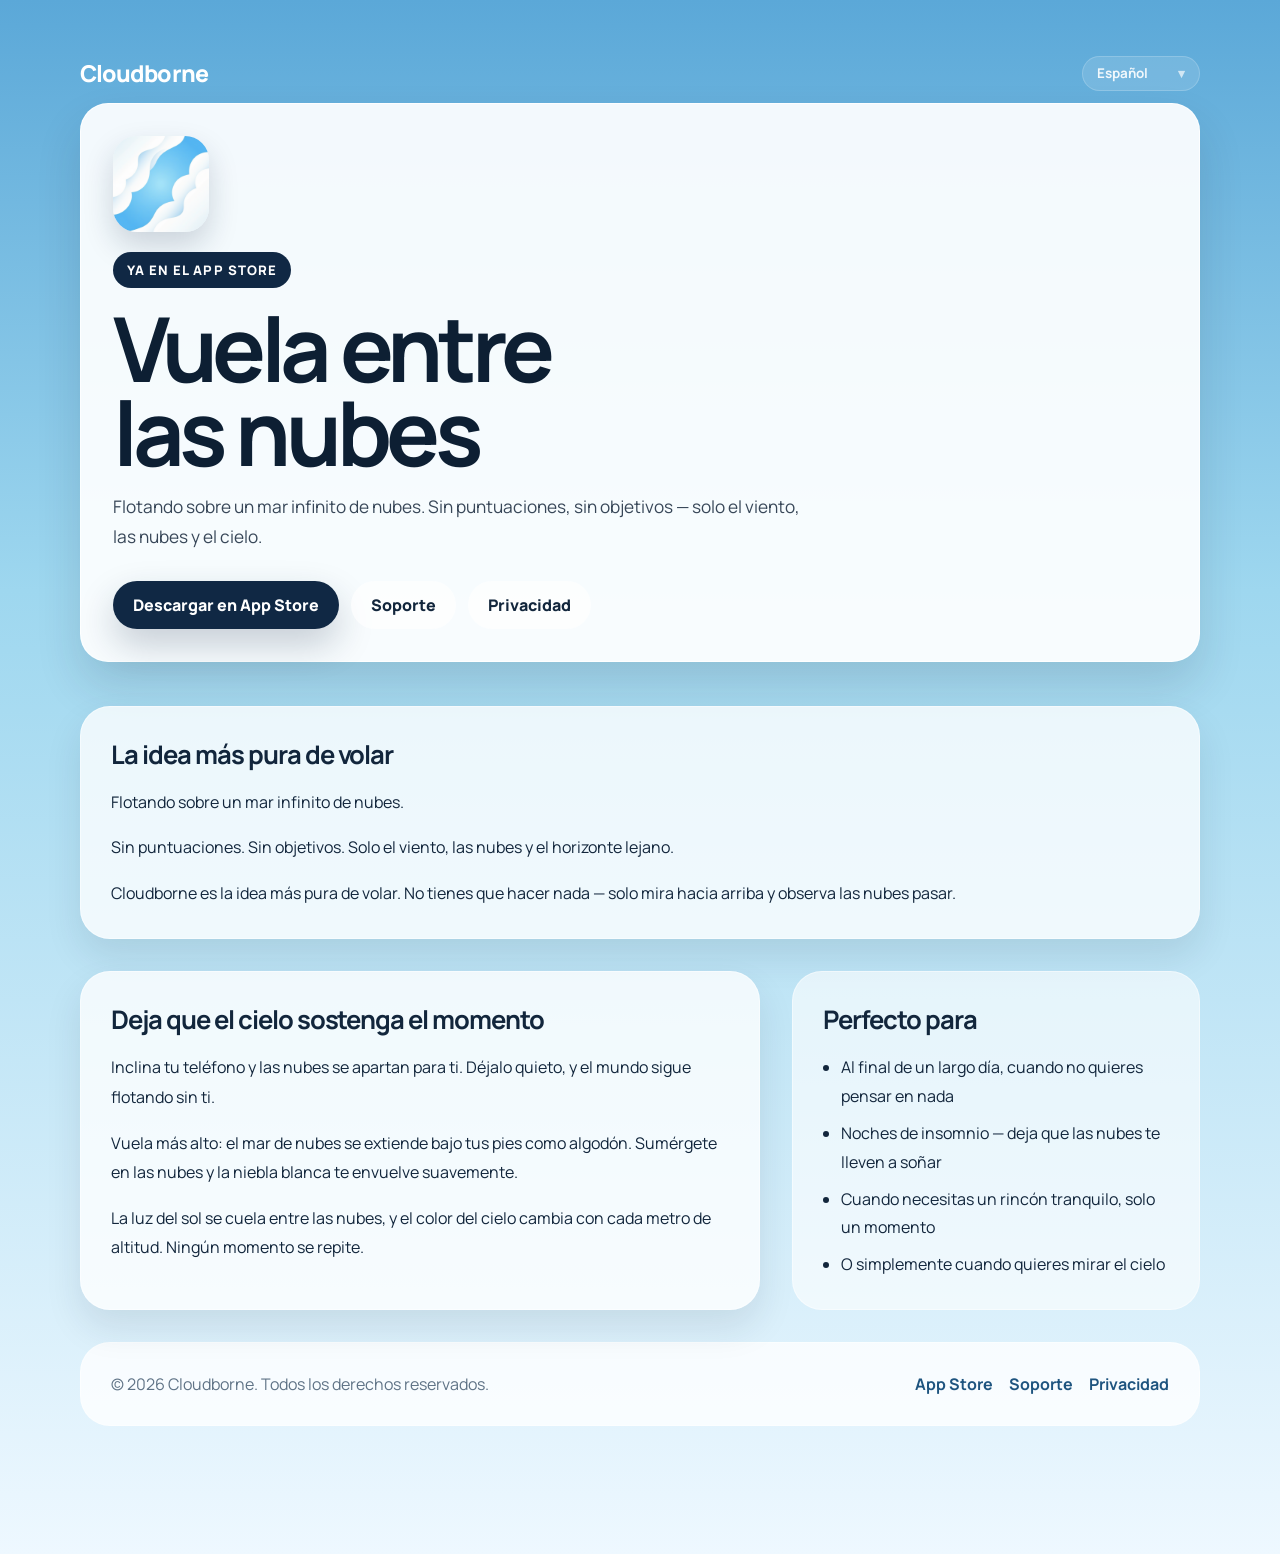
==== es-ES/index.html @ 38742d18 "Cloudborne website" ====
<!DOCTYPE html>
<html lang="es-ES">
<head>
    <meta charset="UTF-8">
    <meta name="viewport" content="width=device-width, initial-scale=1.0">
    <title>Cloudborne - Vuelo Cielo | Vuela entre las nubes</title>
    <meta name="description" content="Flotando sobre un mar infinito de nubes. Sin puntuaciones, sin objetivos — solo el viento, las nubes y el cielo.">
    <meta name="keywords" content="nube,vuelo,relajación,meditación,ambiente,deriva,simulador,atmósfera,cielo,calma,zen,sereno,sueño">
    <meta name="apple-itunes-app" content="app-id=6761351061">
    <meta property="og:title" content="Cloudborne - Vuelo Cielo | Vuela entre las nubes">
    <meta property="og:description" content="Flotando sobre un mar infinito de nubes. Sin puntuaciones, sin objetivos — solo el viento, las nubes y el cielo.">
    <meta property="og:type" content="website">
    <meta property="og:url" content="https://fengyitsai.github.io/cloudborne/es-ES/">
    <meta property="og:locale" content="es_ES">
    <meta name="twitter:card" content="summary_large_image">
    <link rel="canonical" href="https://fengyitsai.github.io/cloudborne/es-ES/">
    <link rel="alternate" hreflang="x-default" href="https://fengyitsai.github.io/cloudborne/">
    <link rel="alternate" hreflang="en-US" href="https://fengyitsai.github.io/cloudborne/">
    <link rel="alternate" hreflang="de-DE" href="https://fengyitsai.github.io/cloudborne/de-DE/">
    <link rel="alternate" hreflang="es-ES" href="https://fengyitsai.github.io/cloudborne/es-ES/">
    <link rel="alternate" hreflang="fr-FR" href="https://fengyitsai.github.io/cloudborne/fr-FR/">
    <link rel="alternate" hreflang="it" href="https://fengyitsai.github.io/cloudborne/it/">
    <link rel="alternate" hreflang="ja" href="https://fengyitsai.github.io/cloudborne/ja/">
    <link rel="alternate" hreflang="ko" href="https://fengyitsai.github.io/cloudborne/ko/">
    <link rel="alternate" hreflang="nl-NL" href="https://fengyitsai.github.io/cloudborne/nl-NL/">
    <link rel="alternate" hreflang="pl" href="https://fengyitsai.github.io/cloudborne/pl/">
    <link rel="alternate" hreflang="tr" href="https://fengyitsai.github.io/cloudborne/tr/">
    <link rel="alternate" hreflang="zh-Hans" href="https://fengyitsai.github.io/cloudborne/zh-Hans/">
    <link rel="alternate" hreflang="zh-Hant" href="https://fengyitsai.github.io/cloudborne/zh-Hant/">
    <link rel="preconnect" href="https://fonts.googleapis.com">
    <link rel="preconnect" href="https://fonts.gstatic.com" crossorigin>
    <link href="https://fonts.googleapis.com/css2?family=Manrope:wght@400;500;600;700;800&display=swap" rel="stylesheet">
    <link rel="stylesheet" href="../styles.css">
    <script type="application/ld+json">
    {
      "@context": "https://schema.org",
      "@type": "SoftwareApplication",
      "name": "Cloudborne - Vuelo Cielo",
      "applicationCategory": "GameApplication",
      "operatingSystem": "iOS",
      "inLanguage": ["en-US","de-DE","es-ES","fr-FR","it","ja","ko","nl-NL","pl","tr","zh-Hans","zh-Hant"],
      "description": "Flotando sobre un mar infinito de nubes. Sin puntuaciones, sin objetivos — solo el viento, las nubes y el cielo.",
      "url": "https://fengyitsai.github.io/cloudborne/es-ES/",
      "downloadUrl": "https://apps.apple.com/app/id6761351061"
    }
    </script>
</head>
<body>
<div class="page">
    <header class="container hero">
        <div class="topbar">
            <a class="brand" href="https://fengyitsai.github.io/cloudborne/es-ES/">Cloudborne</a>
            <details class="locale-picker">
                <summary>Español</summary>
                <nav class="locale-menu" aria-label="Idiomas">
                    <a href="https://fengyitsai.github.io/cloudborne/">English</a>
                    <a href="https://fengyitsai.github.io/cloudborne/de-DE/">Deutsch</a>
                    <span class="current">Español</span>
                    <a href="https://fengyitsai.github.io/cloudborne/fr-FR/">Français</a>
                    <a href="https://fengyitsai.github.io/cloudborne/it/">Italiano</a>
                    <a href="https://fengyitsai.github.io/cloudborne/ja/">日本語</a>
                    <a href="https://fengyitsai.github.io/cloudborne/ko/">한국어</a>
                    <a href="https://fengyitsai.github.io/cloudborne/nl-NL/">Nederlands</a>
                    <a href="https://fengyitsai.github.io/cloudborne/pl/">Polski</a>
                    <a href="https://fengyitsai.github.io/cloudborne/tr/">Türkçe</a>
                    <a href="https://fengyitsai.github.io/cloudborne/zh-Hans/">简体中文</a>
                    <a href="https://fengyitsai.github.io/cloudborne/zh-Hant/">繁體中文</a>
                </nav>
            </details>
        </div>
        <div class="hero-card">
            <img class="hero-icon" src="../app-icon.png" alt="Icono de la app Cloudborne" width="88" height="88" fetchpriority="high">
            <div class="eyebrow">Ya en el App Store</div>
            <h1>Vuela entre las nubes</h1>
            <p class="promo">Flotando sobre un mar infinito de nubes. Sin puntuaciones, sin objetivos — solo el viento, las nubes y el cielo.</p>
            <div class="actions">
                <a class="button primary" href="https://apps.apple.com/app/id6761351061">Descargar en App Store</a>
                <a class="button secondary" href="../support.html">Soporte</a>
                <a class="button secondary" href="../privacy.html">Privacidad</a>
            </div>
        </div>
    </header>
    <main class="container content" id="main-content">
        <div class="stack">
            <section class="panel prose">
                <h2>La idea más pura de volar</h2>
                <p>Flotando sobre un mar infinito de nubes.</p>
                <p>Sin puntuaciones. Sin objetivos. Solo el viento, las nubes y el horizonte lejano.</p>
                <p>Cloudborne es la idea más pura de volar. No tienes que hacer nada — solo mira hacia arriba y observa las nubes pasar.</p>
            </section>
            <div class="split">
                <section class="panel prose">
                    <h2>Deja que el cielo sostenga el momento</h2>
                    <p>Inclina tu teléfono y las nubes se apartan para ti. Déjalo quieto, y el mundo sigue flotando sin ti.</p>
                    <p>Vuela más alto: el mar de nubes se extiende bajo tus pies como algodón. Sumérgete en las nubes y la niebla blanca te envuelve suavemente.</p>
                    <p>La luz del sol se cuela entre las nubes, y el color del cielo cambia con cada metro de altitud. Ningún momento se repite.</p>
                </section>
                <aside class="panel aside-panel">
                    <h2>Perfecto para</h2>
                    <ul>
                        <li>Al final de un largo día, cuando no quieres pensar en nada</li>
                        <li>Noches de insomnio — deja que las nubes te lleven a soñar</li>
                        <li>Cuando necesitas un rincón tranquilo, solo un momento</li>
                        <li>O simplemente cuando quieres mirar el cielo</li>
                    </ul>
                </aside>
            </div>
            <footer class="footer">
                <div class="footer-card">
                    <div>&copy; 2026 Cloudborne. Todos los derechos reservados.</div>
                    <div class="footer-links">
                        <a href="https://apps.apple.com/app/id6761351061">App Store</a>
                        <a href="../support.html">Soporte</a>
                        <a href="../privacy.html">Privacidad</a>
                    </div>
                </div>
            </footer>
        </div>
    </main>
</div>
</body>
</html>
---- styles.css ----
:root {
    --bg-top: #5ba8d8;
    --bg-mid: #9ed7ef;
    --bg-bottom: #eef8ff;
    --ink: #12263c;
    --muted: #5f7386;
    --line: rgba(255, 255, 255, 0.45);
    --panel: rgba(255, 255, 255, 0.7);
    --panel-strong: rgba(255, 255, 255, 0.82);
    --accent: #102844;
    --accent-soft: #1e547f;
    --shadow: 0 24px 60px rgba(18, 38, 60, 0.16);
    --section-space: 32px;
}

* {
    box-sizing: border-box;
    margin: 0;
    padding: 0;
}

body {
    min-height: 100vh;
    font-family: "Manrope", -apple-system, BlinkMacSystemFont, "Segoe UI", sans-serif;
    color: var(--ink);
    background: linear-gradient(180deg, var(--bg-top) 0%, var(--bg-mid) 38%, var(--bg-bottom) 100%);
}

a {
    color: var(--accent-soft);
}

.page {
    position: relative;
    z-index: 1;
}

.container {
    width: min(1120px, calc(100% - 32px));
    margin: 0 auto;
}

.topbar {
    padding-top: 24px;
    margin-bottom: 12px;
    display: grid;
    grid-template-columns: minmax(0, 1fr) auto;
    align-items: center;
    gap: 18px;
}

.brand {
    justify-self: start;
    color: white;
    text-decoration: none;
    font-size: 1.45rem;
    font-weight: 800;
    letter-spacing: -0.04em;
    line-height: 1;
}

.locale-picker {
    position: relative;
    justify-self: end;
    width: fit-content;
}

.locale-picker summary {
    min-width: 118px;
    padding: 9px 14px;
    border-radius: 999px;
    color: rgba(255, 255, 255, 0.9);
    font-size: 0.84rem;
    font-weight: 700;
    line-height: 1.1;
    text-align: left;
    list-style: none;
    cursor: pointer;
    user-select: none;
    background: rgba(255, 255, 255, 0.12);
    border: 1px solid rgba(255, 255, 255, 0.18);
}

.locale-picker summary:focus-visible,
.button:focus-visible,
.footer-links a:focus-visible,
.locale-menu a:focus-visible,
.brand:focus-visible {
    outline: 3px solid rgba(255, 255, 255, 0.85);
    outline-offset: 3px;
}

.locale-picker summary::-webkit-details-marker {
    display: none;
}

.locale-picker summary::after {
    content: "▾";
    float: right;
    opacity: 0.75;
}

.locale-picker[open] summary {
    color: var(--ink);
    background: rgba(255, 255, 255, 0.92);
}

.locale-menu {
    position: absolute;
    top: calc(100% + 10px);
    right: 0;
    min-width: 180px;
    padding: 10px;
    border-radius: 18px;
    background: rgba(255, 255, 255, 0.94);
    border: 1px solid rgba(255, 255, 255, 0.7);
    box-shadow: 0 20px 40px rgba(18, 38, 60, 0.18);
    display: grid;
    gap: 4px;
}

.locale-menu a,
.locale-menu span {
    display: block;
    padding: 8px 10px;
    border-radius: 12px;
    text-decoration: none;
    font-size: 0.84rem;
    font-weight: 700;
    color: var(--accent-soft);
}

.locale-menu a:hover {
    background: rgba(16, 40, 68, 0.06);
}

.locale-menu .current {
    color: var(--ink);
    background: rgba(16, 40, 68, 0.08);
}

.hero {
    padding: 32px 0 36px;
}

.hero-card,
.panel {
    border: 1px solid var(--line);
    background: rgba(255, 255, 255, 0.78);
    box-shadow: 0 18px 36px rgba(18, 38, 60, 0.1);
}

.hero-card {
    border-color: rgba(255, 255, 255, 0.8);
    background: rgba(255, 255, 255, 0.92);
    box-shadow: 0 24px 46px rgba(18, 38, 60, 0.14);
    border-radius: 28px;
    padding: 32px;
}

.hero-icon {
    width: 96px;
    height: 96px;
    display: block;
    margin-bottom: 20px;
    border-radius: 24px;
    box-shadow: 0 14px 30px rgba(16, 40, 68, 0.18);
}

.eyebrow {
    display: inline-block;
    margin-bottom: 18px;
    padding: 9px 14px;
    border-radius: 999px;
    background: var(--accent);
    color: white;
    font-size: 0.82rem;
    font-weight: 800;
    letter-spacing: 0.08em;
    text-transform: uppercase;
}

.hero h1 {
    font-size: clamp(3rem, 7vw, 5.6rem);
    line-height: 0.94;
    letter-spacing: -0.06em;
    color: #0d1f33;
    max-width: 720px;
    text-wrap: balance;
}

.promo {
    max-width: 700px;
    margin-top: 18px;
    font-size: 1.08rem;
    line-height: 1.75;
    color: rgba(13, 31, 51, 0.82);
}

.actions {
    margin-top: 28px;
    display: flex;
    flex-wrap: wrap;
    gap: 12px;
}

.button {
    display: inline-flex;
    align-items: center;
    justify-content: center;
    min-height: 48px;
    padding: 0 20px;
    border-radius: 999px;
    text-decoration: none;
    font-weight: 800;
    transition: transform 0.16s ease, box-shadow 0.16s ease;
}

.button:hover {
    transform: translateY(-1px);
}

.button.primary {
    color: white;
    background: var(--accent);
    box-shadow: 0 16px 36px rgba(16, 40, 68, 0.22);
}

.button.secondary {
    color: var(--ink);
    background: rgba(255, 255, 255, 0.7);
}

.content {
    padding: 8px 0 84px;
}

.panel {
    border-radius: 30px;
    padding: 30px;
}

.stack > * + * {
    margin-top: var(--section-space);
}

.split {
    display: grid;
    grid-template-columns: minmax(0, 1.25fr) minmax(260px, 0.75fr);
    gap: var(--section-space);
}

.aside-panel {
    background: rgba(255, 255, 255, 0.6);
    box-shadow: none;
}

.aside-panel h2 {
    font-size: 1.25rem;
}

.prose p {
    font-size: 1rem;
    line-height: 1.85;
    color: var(--ink);
}

.prose p + p {
    margin-top: 16px;
}

.panel h2 {
    font-size: 1.6rem;
    letter-spacing: -0.04em;
    margin-bottom: 16px;
    text-wrap: balance;
}

.panel ul {
    padding-left: 18px;
}

.panel li {
    line-height: 1.8;
    color: var(--ink);
}

.panel li + li {
    margin-top: 8px;
}

.footer {
    padding-bottom: 44px;
}

.footer-card {
    border: 1px solid var(--line);
    background: rgba(255, 255, 255, 0.78);
    border-radius: 30px;
    padding: 30px;
    display: flex;
    justify-content: space-between;
    align-items: center;
    gap: 16px;
    color: var(--muted);
}

.footer-links {
    display: flex;
    flex-wrap: wrap;
    gap: 16px;
}

.footer-links a {
    text-decoration: none;
    font-weight: 700;
}

@media (max-width: 860px) {
    .split,
    .footer-card {
        display: block;
    }

    .topbar {
        grid-template-columns: minmax(0, 1fr) auto;
        align-items: center;
    }

    .brand { display: inline-block; }

    .footer-links {
        margin-top: 14px;
        justify-content: flex-start;
    }

    .locale-picker { justify-self: end; }

    .locale-menu {
        left: 0;
        right: auto;
    }

    .split > * + * {
        margin-top: var(--section-space);
    }

    .hero-card,
    .panel,
    .footer-card {
        padding: 22px;
    }

    .hero-card {
        padding: 24px;
    }
}

@media (max-width: 560px) {
    :root {
        --section-space: 20px;
    }

    .container {
        width: calc(100% - 32px);
    }

    .topbar {
        gap: 12px;
    }

    .hero h1 {
        font-size: 3rem;
    }

    .actions {
        flex-direction: column;
    }

    .button {
        width: 100%;
    }

    .hero {
        padding: 24px 0 20px;
    }

    .panel,
    .hero-card,
    .footer-card {
        padding: 20px;
    }
}
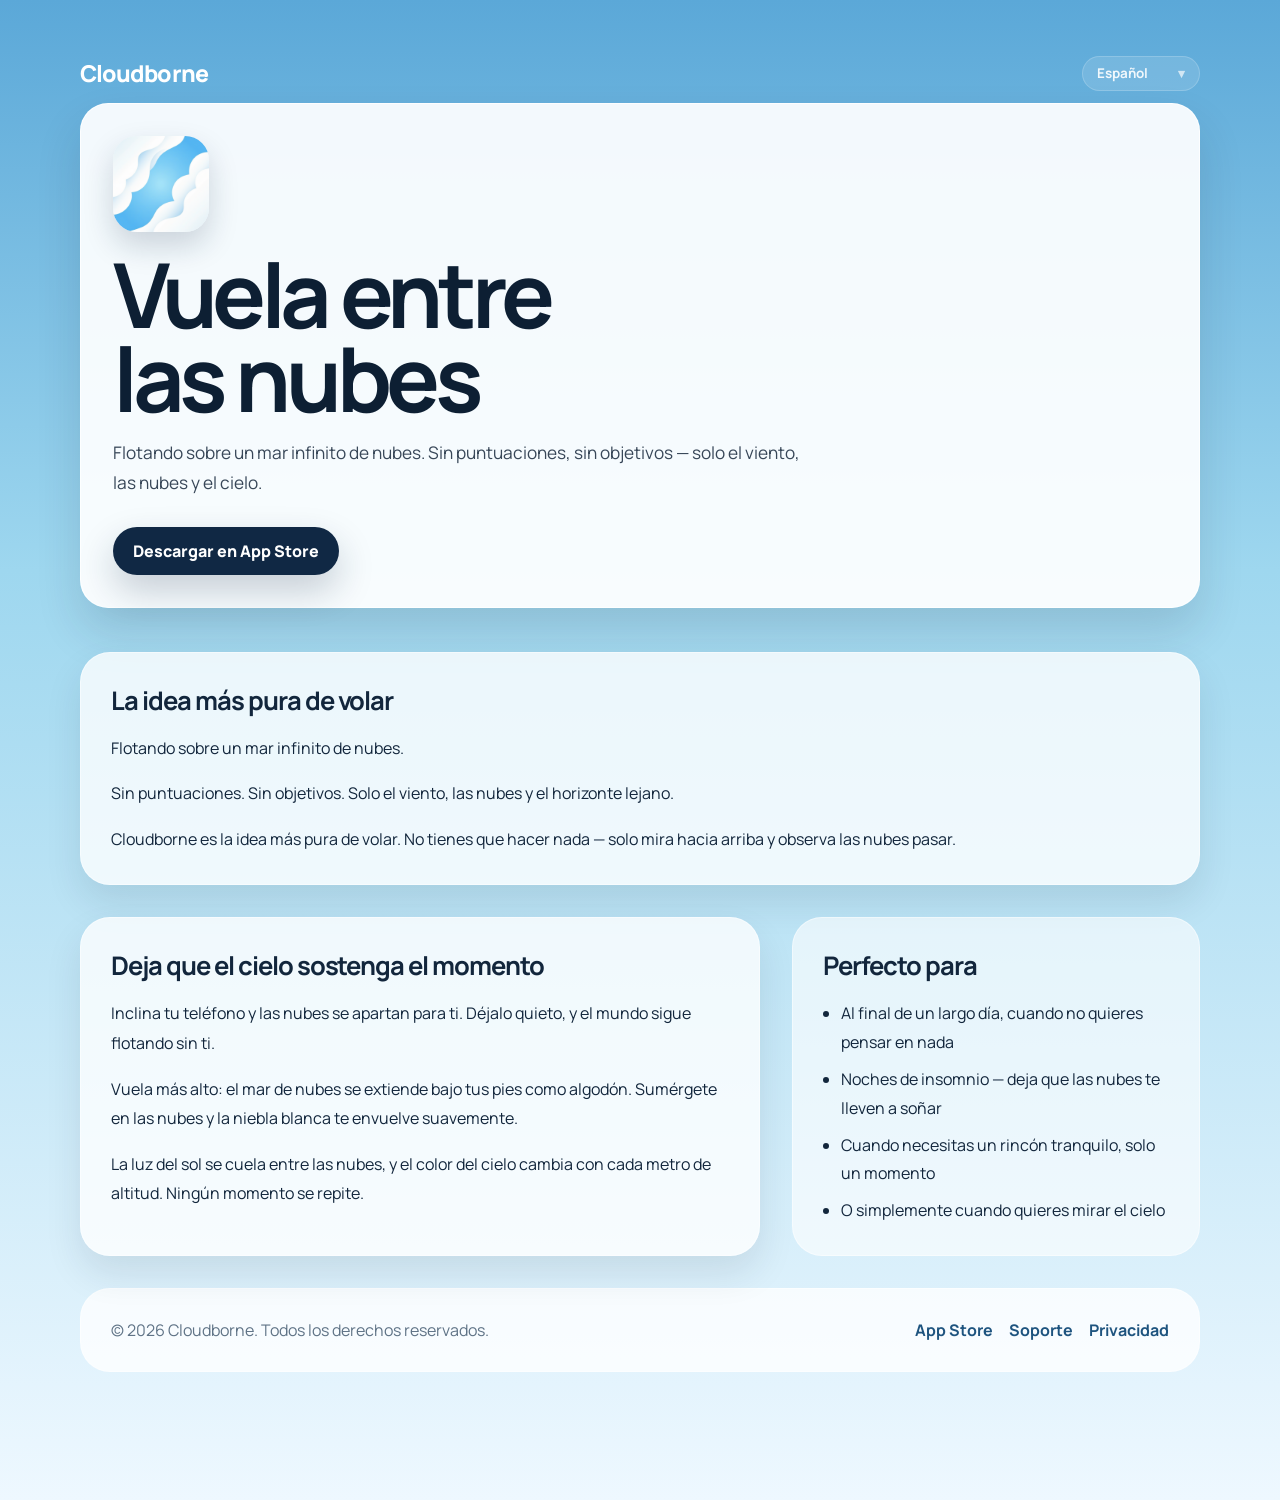
==== commit 6f6a36c7: "Sync hero cleanup across locales" ====
--- a/es-ES/index.html
+++ b/es-ES/index.html
@@ -70,13 +70,10 @@
         </div>
         <div class="hero-card">
             <img class="hero-icon" src="../app-icon.png" alt="Icono de la app Cloudborne" width="88" height="88" fetchpriority="high">
-            <div class="eyebrow">Ya en el App Store</div>
             <h1>Vuela entre las nubes</h1>
             <p class="promo">Flotando sobre un mar infinito de nubes. Sin puntuaciones, sin objetivos — solo el viento, las nubes y el cielo.</p>
             <div class="actions">
                 <a class="button primary" href="https://apps.apple.com/app/id6761351061">Descargar en App Store</a>
-                <a class="button secondary" href="../support.html">Soporte</a>
-                <a class="button secondary" href="../privacy.html">Privacidad</a>
             </div>
         </div>
     </header>
